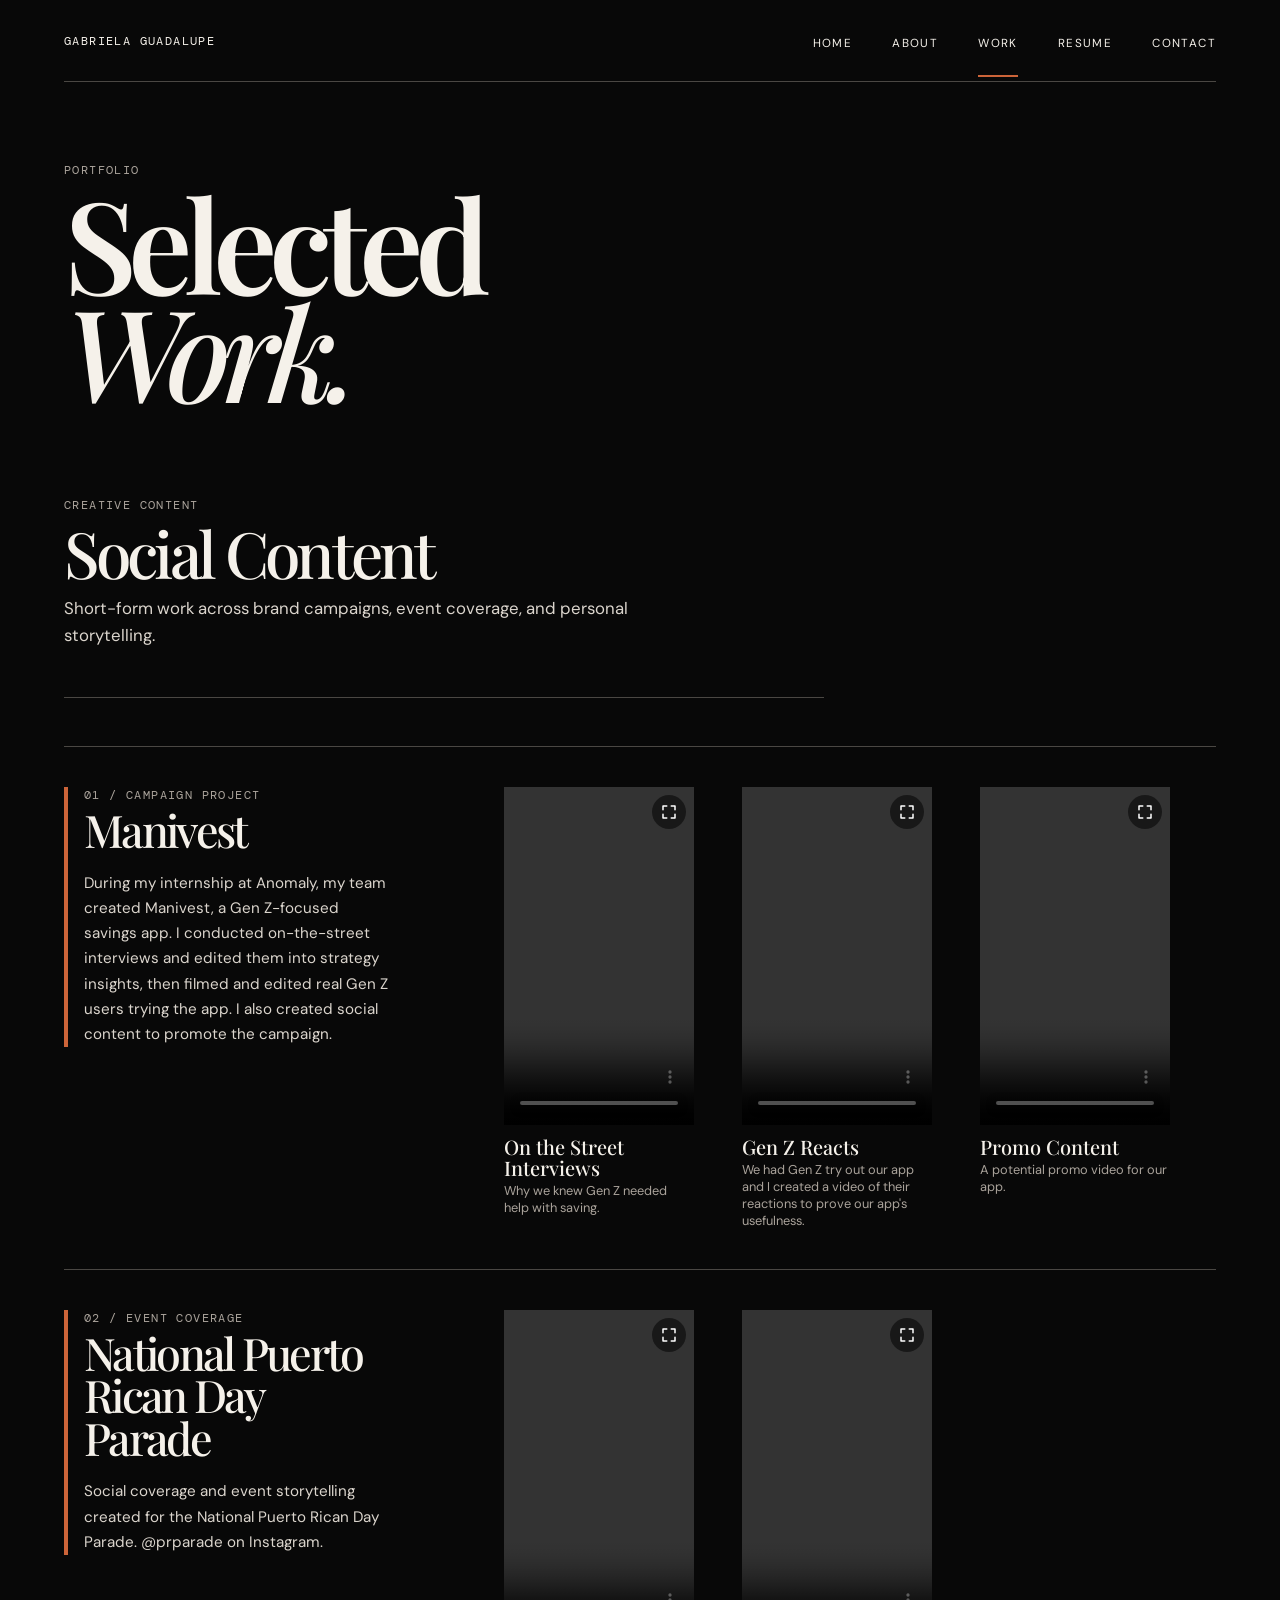
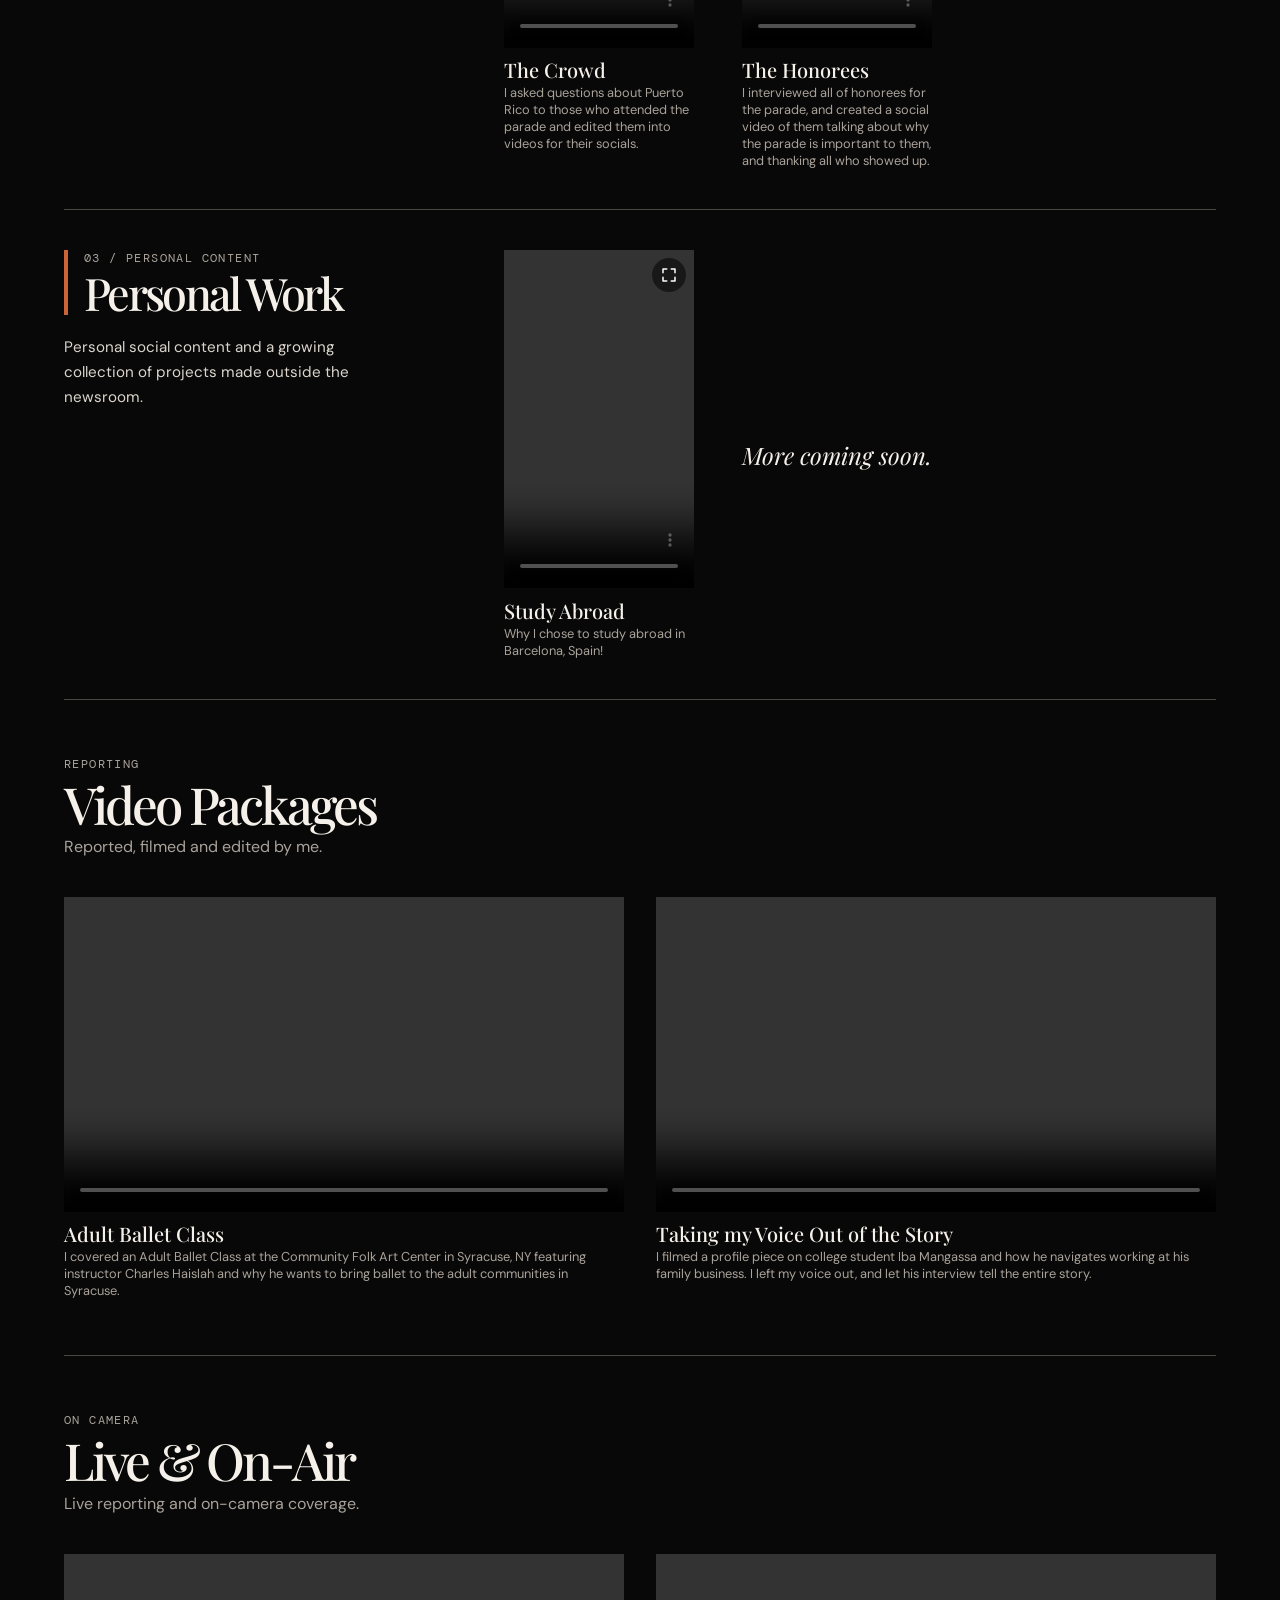
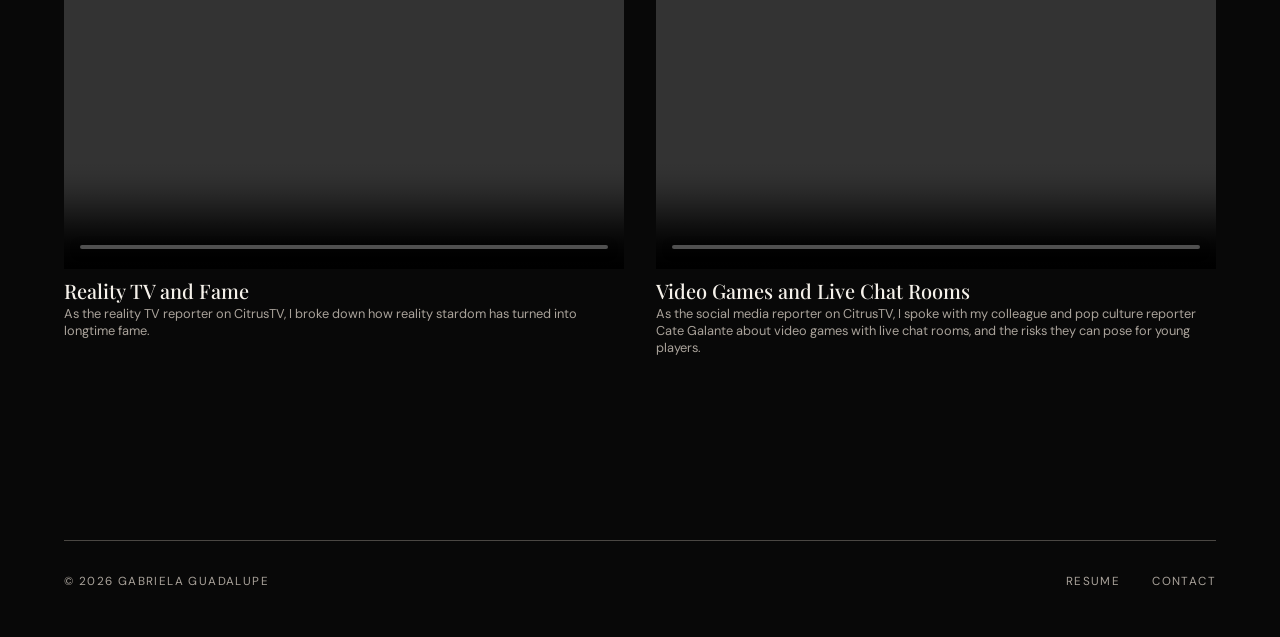
==== work.html @ 5ec6d978 "publishing to github." ====
<!doctype html>
<html lang="en">
  <head>
    <meta charset="UTF-8" />
    <meta name="viewport" content="width=device-width, initial-scale=1.0" />
    <title>Work | Gabriela Guadalupe</title>

    <link rel="preconnect" href="https://fonts.googleapis.com" />
    <link rel="preconnect" href="https://fonts.gstatic.com" crossorigin />

    <link
      href="https://fonts.googleapis.com/css2?family=DM+Mono&family=DM+Sans:opsz,wght@9..40,400;9..40,500;9..40,700&family=Playfair+Display:ital,wght@0,500;0,600;0,700;1,500&display=swap"
      rel="stylesheet"
    />

    <link rel="stylesheet" href="styles.css" />
  </head>

  <body>
    <header class="site-header">
      <a class="wordmark" href="index.html">GABRIELA GUADALUPE</a>

      <button class="menu-button" aria-label="Open navigation" aria-expanded="false">
        MENU
      </button>

      <nav class="main-nav" aria-label="Main navigation">
        <a href="index.html">HOME</a>
        <a href="about.html">ABOUT</a>
        <a class="active" href="work.html">WORK</a>
        <a href="resume.html">RESUME</a>
        <a href="contact.html">CONTACT</a>
      </nav>
    </header>

    <main class="wrap page-top">
      <p class="eyebrow">PORTFOLIO</p>
      <h1 class="page-title">Selected<br /><em>Work.</em></h1>

      <section class="social-intro">
  <p class="eyebrow">CREATIVE CONTENT</p>
  <h2>Social Content</h2>

  <p>
    Short-form work across brand campaigns, event coverage, and personal
    storytelling.
  </p>
</section>
         

      <!-- MANIVEST -->
      <section class="social-project">
        <div class="project-heading">
  <div>
    <p class="eyebrow">01 / CAMPAIGN PROJECT</p>
    <h2>Manivest</h2>

    <p class="project-description">
      During my internship at Anomaly, my team created Manivest, a Gen
      Z-focused savings app. I conducted on-the-street interviews and edited
      them into strategy insights, then filmed and edited real Gen Z users
      trying the app. I also created social content to promote the campaign.
    </p>
  </div>
</div>

        <div class="manivest-grid">
          <article class="video-card manivest-feature">
            <video class="vertical-embed" controls playsinline preload="metadata">
              <source src="videos/on-the-street-interviews.mp4" type="video/mp4">
              Your browser does not support video playback.
            </video>

            <h3>On the Street Interviews</h3>
            <p>Why we knew Gen Z needed help with saving.</p>
          </article>

          <article class="video-card">
            <video class="vertical-embed" controls playsinline preload="metadata">
              <source src="videos/genzreacts.mp4" type="video/mp4">
              Your browser does not support video playback.
            </video>

            <h3>Gen Z Reacts</h3>
            <p>We had Gen Z try out our app and I created a video of their reactions to prove our app's usefulness.</p>
          </article>

          <article class="video-card">
            <video class="vertical-embed" controls playsinline preload="metadata">
              <source src="videos/manivestmogtok.mp4" type="video/mp4">
              Your browser does not support video playback.
            </video>

            <h3>Promo Content</h3>
            <p>A potential promo video for our app.</p>
          </article>
        </div>
      </section>

      <!-- NATIONAL PUERTO RICAN DAY PARADE -->
      <section class="social-project">
         <div class="project-heading">
  <div>
    <p class="eyebrow">02 / EVENT COVERAGE</p>
    <h2>National Puerto Rican Day Parade</h2>

    <p class="project-description">
      Social coverage and event storytelling created for the National Puerto Rican Day Parade. @prparade on Instagram. 
    </p>
  </div>
</div>

        <div class="two-video-grid">
          <article class="video-card">
            <video class="vertical-embed" controls playsinline>
  <source src="videos/parade-reel.mp4" type="video/mp4">
  Your browser does not support video playback.
</video>
            <h3>The Crowd</h3>
            <p>I asked questions about Puerto Rico to those who attended the parade and edited them into videos for their socials.</p>
          </article>

          <article class="video-card">
            <video class="vertical-embed" controls playsinline>
  <source src="videos/honoreevideo.mp4" type="video/mp4">
  Your browser does not support video playback.
</video>

            <h3>The Honorees</h3>
            <p>I interviewed all of honorees for the parade, and created a social video of them talking about why the parade is important to them, and thanking all who showed up.</p>
          </article>
        </div>
      </section>

      <!-- PERSONAL CONTENT -->
      <section class="social-project">
        <div class="project-heading">
          <div>
            <p class="eyebrow">03 / PERSONAL CONTENT</p>
            <h2>Personal Work</h2>
          </div>

          <p>
            Personal social content and a growing
            collection of projects made outside the newsroom.
          </p>
        </div>

        <div class="personal-work">
          <article class="video-card">
            <video class="vertical-embed" controls playsinline preload="metadata">
              <source src="videos/content-social-video.mp4" type="video/mp4">
              Your browser does not support video playback.
            </video>

            <h3>Study Abroad</h3>
            <p>Why I chose to study abroad in Barcelona, Spain!</p>
          </article>

          <p class="coming-soon">More coming soon.</p>
        </div>
      </section>

      <!-- PACKAGES -->
      <section class="work-category">
        <p class="eyebrow">REPORTING</p>
        <h2>Video Packages</h2>
        <p class="category-description">
          Reported, filmed and edited by me.
        </p>

        <div class="package-grid">
          <article class="video-card">
            <video class="package-embed" controls playsinline preload="metadata">
              <source src="videos/balletpackagefinal.mp4" type="video/mp4">
              Your browser does not support video playback.
            </video>
            <h3>Adult Ballet Class</h3>
            <p>
              I covered an Adult Ballet Class at the Community Folk Art Center
              in Syracuse, NY featuring instructor Charles Haislah and why he
              wants to bring ballet to the adult communities in Syracuse.
            </p>
          </article>

          <article class="video-card">
            <video class="package-embed" controls playsinline preload="metadata">
              <source src="videos/nonfictioniba.mp4" type="video/mp4">
              Your browser does not support video playback.
            </video>
            <h3>Taking my Voice Out of the Story</h3>
            <p>I filmed a profile piece on college student Iba Mangassa and how he navigates working at his family business. I left my voice out, and let his interview tell the entire story.</p>
          </article>
        </div>
      </section>

      <!-- LIVE -->
      <section class="work-category">
        <p class="eyebrow">ON CAMERA</p>
        <h2>Live &amp; On-Air</h2>
        <p class="category-description">
          Live reporting and on-camera coverage.
        </p>

        <div class="package-grid">
          <article class="video-card">
            <video class="package-embed" controls playsinline preload="metadata">
              <source src="videos/realitytvfame.mp4" type="video/mp4">
              Your browser does not support video playback.
            </video>
            <h3>Reality TV and Fame</h3>
            <p>As the reality TV reporter on CitrusTV, I broke down how reality stardom has turned into longtime fame.</p>
          </article>

          <article class="video-card">
            <video class="package-embed fill-frame" controls playsinline preload="metadata">
              <source src="videos/amongus2.mp4" type="video/mp4">
              Your browser does not support video playback.
            </video>
            <h3>Video Games and Live Chat Rooms</h3>
            <p>As the social media reporter on CitrusTV, I spoke with my colleague and pop culture reporter Cate Galante about video games with live chat rooms, and the risks they can pose for young players.</p>
          </article>
        </div>
      </section>
    </main>

    <footer>
      <span>© <span id="year"></span> GABRIELA GUADALUPE</span>
      <a href="resume.html">RESUME</a>
      <a href="contact.html">CONTACT</a>
    </footer>

    <script src="script.js"></script>
  </body>
</html>
---- styles.css ----
:root {
  --black: #080808;
  --white: #f5f1ea;
  --muted: #aaa39b;
  --line: #4a4743;
  --accent: #cc6439;
}

* {
  box-sizing: border-box;
}

html {
  scroll-behavior: smooth;
}

body {
  margin: 0;
  background: var(--black);
  color: var(--white);
  font-family: "DM Sans", sans-serif;
}

a {
  color: inherit;
  text-decoration: none;
}

.wrap {
  width: min(1320px, calc(100% - 8rem));
  margin: auto;
}

/* Navigation */

.site-header {
  width: min(1320px, calc(100% - 8rem));
  min-height: 82px;
  margin: auto;
  border-bottom: 1px solid var(--line);
  display: flex;
  align-items: center;
  justify-content: space-between;
}

.wordmark,
.main-nav,
a,
.eyebrow,
footer {
  font-size: 0.73rem;
  letter-spacing: 0.12em;
}

.wordmark {
  font-family: "DM Mono", monospace;
}

.main-nav {
  display: flex;
  gap: 2.5rem;
}

.main-nav a {
  padding: 1.9rem 0 1.5rem;
}

.main-nav a.active {
  border-bottom: 2px solid var(--accent);
}

.menu-button {
  display: none;
}

/* Homepage introduction */

.hero {
  display: grid;
  grid-template-columns: 1fr 1.3fr;
  gap: 4.5rem;
  padding: 4rem 0 7rem;
  align-items: stretch;
}


.hero-photo.photo-placeholder {
  width: 100%;
  min-height: 520px;
  height: 100%;
  overflow: hidden;
  background: #161616;
}

.hero-photo.photo-placeholder img {
  width: 100%;
  height: 100%;
  object-fit: contain;
  object-position: center bottom;
  display: block;
}

.hero-copy h1,
.page-title {
  margin: 1.3rem 0 2rem;
  font-family: "Playfair Display", serif;
  font-size: clamp(4.8rem, 10vw, 10.5rem);
  font-weight: 600;
  line-height: 0.84;
  letter-spacing: -0.07em;
}

.intro,
.page-intro {
  max-width: 630px;
  color: #dbd5cd;
  font-size: 1.15rem;
  line-height: 1.65;
}

.eyebrow {
  margin: 0;
  color: var(--muted);
  font-family: "DM Mono", monospace;
}

.text-link {
  display: inline-block;
  margin-top: 2rem;
  padding-bottom: 0.7rem;
  border-bottom: 1px solid var(--white);
  font-size: 0.78rem;
}

.text-link span {
  margin-left: 0.65rem;
  color: var(--accent);
  font-size: 1.2rem;
}

/* About section */

.about-strip {
  display: grid;
  grid-template-columns: 0.8fr 1.2fr;
  gap: 4.5rem;
  padding: 2.7rem 0 5.5rem;
  border-top: 1px solid var(--line);
}

.about-strip h2,
.section-heading h2,
.contact-banner h2 {
  margin: 0 0 1.2rem;
  font-family: "Playfair Display", serif;
  font-size: clamp(2rem, 4vw, 4rem);
  font-weight: 500;
  line-height: 1.05;
  letter-spacing: -0.045em;
}

.about-strip p:not(.eyebrow) {
  max-width: 650px;
  color: #c9c3bc;
  line-height: 1.75;
}

/* Work section */

.featured {
  padding: 1rem 0 7rem;
}

.section-heading {
  display: flex;
  align-items: baseline;
  justify-content: space-between;
  margin-bottom: 2rem;
  padding-bottom: 1.15rem;
  border-bottom: 1px solid var(--line);
}

.section-heading h2 {
  margin: 0;
  font-size: 2.5rem;
}

.section-heading p {
  color: var(--muted);
  font-size: 0.9rem;
}

.video-placeholder {
  position: relative;
  display: grid;
  aspect-ratio: 16 / 8;
  place-items: center;
  background: linear-gradient(135deg, #3d3d3d, #171717);
  color: #eae6df;
  font-size: 0.7rem;
  letter-spacing: 0.15em;
}

.video-placeholder::after {
  position: absolute;
  inset: 0;
  border: 1px solid #555;
  content: "";
}

.play-icon {
  display: grid;
  width: 64px;
  height: 64px;
  margin-bottom: 1.6rem;
  padding-left: 4px;
  place-items: center;
  border-radius: 50%;
  background: #161616cc;
  font-size: 2rem;
  letter-spacing: 0;
}

.video-placeholder .play-icon + span {
  position: absolute;
  top: 60%;
}

.work-meta {
  padding-top: 1rem;
}

.work-meta h3,
.archive-card h3 {
  margin: 0.55rem 0;
  font-family: "Playfair Display", serif;
  font-size: 2rem;
  font-weight: 500;
  line-height: 1.1;
}

.work-meta p:not(.eyebrow),
.archive-card p {
  margin: 0;
  color: var(--muted);
  font-size: 0.9rem;
}

.work-grid {
  display: grid;
  grid-template-columns: 1fr 1fr;
  gap: 2rem;
  margin: 4rem 0;
}

.small {
  aspect-ratio: 16 / 9;
}

.small .play-icon {
  width: 48px;
  height: 48px;
  font-size: 1.35rem;
}

.button {
  display: inline-block;
  padding: 1rem 1.3rem;
  border: 1px solid var(--white);
  font-size: 0.75rem;
  letter-spacing: 0.13em;
  transition: 0.2s;
}

.button:hover {
  background: var(--white);
  color: var(--black);
}

/* Contact banner */

.contact-banner {
  padding: 4.5rem 0 7rem;
  border-top: 1px solid var(--line);
}

.contact-banner h2 {
  margin: 0.8rem 0;
  font-size: clamp(3rem, 6vw, 6rem);
}

/* Other pages */

.page-top {
  padding: 5rem 0 8rem;
}

.page-title {
  margin-top: 0.7rem;
}

.page-title em {
  font-weight: 500;
}

.page-intro {
  margin-bottom: 3rem;
}

.work-section {
  margin-top: 7rem;
}

.archive-grid {
  display: grid;
  grid-template-columns: 1fr 1fr;
  gap: 2rem;
}

.archive-card {
  padding-bottom: 1.8rem;
  border-bottom: 1px solid var(--line);
}

.vertical {
  max-width: 330px;
  aspect-ratio: 9 / 12;
}

.resume-note {
  max-width: 620px;
  margin-top: 3rem;
  color: var(--muted);
  line-height: 1.7;
}

.resume-note code {
  color: var(--white);
}

.contact-links {
  margin-top: 5rem;
  border-top: 1px solid var(--line);
}

.contact-links a {
  display: flex;
  justify-content: space-between;
  padding: 1.5rem 0;
  border-bottom: 1px solid var(--line);
  font-family: "Playfair Display", serif;
  font-size: clamp(1.5rem, 3vw, 3rem);
  font-weight: 500;
  letter-spacing: -0.03em;
}

.contact-links span {
  color: var(--accent);
}

/* Footer */

footer {
  display: flex;
  gap: 2rem;
  width: min(1320px, calc(100% - 8rem));
  margin: auto;
  padding: 2rem 0 3rem;
  border-top: 1px solid var(--line);
  color: var(--muted);
}

footer a {
  margin-left: auto;
}

footer a + a {
  margin-left: 0;
}

/* Mobile version */

@media (max-width: 700px) {
  .wrap,
  .site-header,
  footer {
    width: calc(100% - 2.5rem);
  }

  .site-header {
    min-height: 68px;
  }

  .menu-button {
    display: block;
    border: 0;
    background: none;
    color: var(--white);
    font-family: "DM Mono", monospace;
    font-size: 0.7rem;
    letter-spacing: 0.12em;
  }

  .main-nav {
    display: none;
  }

  .main-nav.open {
    position: absolute;
    z-index: 5;
    top: 68px;
    right: 1.25rem;
    left: 1.25rem;
    display: flex;
    flex-direction: column;
    gap: 0;
    padding: 1rem;
    background: #151515;
  }

  .main-nav a {
    padding: 0.9rem;
  }

  .hero,
  .about-strip {
    grid-template-columns: 1fr;
    gap: 2rem;
  }

  .hero {
    padding: 2.5rem 0 4rem;
  }

  .hero-photo.photo-placeholder {
    width: 220px;
    height: 220px;
    justify-self: start;
    order: 2;
  }

  .hero-copy {
    order: 1;
  }

  .hero-copy h1,
  .page-title {
    font-size: 4.5rem;
  }

  .about-strip {
    padding: 2rem 0 4rem;
  }

  .section-heading {
    display: block;
  }

  .section-heading p {
    margin: 1rem 0 0;
  }

  .work-grid,
  .archive-grid {
    grid-template-columns: 1fr;
  }

  .featured {
    padding-bottom: 4rem;
  }

  .page-top {
    padding: 3rem 0 5rem;
  }

  .contact-links {
    margin-top: 3rem;
  }

  footer {
    flex-wrap: wrap;
    gap: 1rem;
  }

  footer a {
    margin-left: 0;
  }
}

/* About page */

.about-page {
  display: grid;
  grid-template-columns: 0.9fr 1.1fr;
  gap: 5rem;
  padding-top: 2rem;
  align-items: start;
}

.about-page-photo {
  height: 620px;
  overflow: hidden;
  background: #161616;
}

.about-page-photo img {
  width: 100%;
  height: 100%;
  object-fit: cover;
  object-position: center;
  display: block;
}

.about-page-copy h1 {
  margin: 0 0 2rem;
  font-family: "Playfair Display", serif;
  font-size: clamp(4rem, 7vw, 7.5rem);
  font-weight: 600;
  line-height: 0.9;
  letter-spacing: -0.06em;
}

.about-page-copy p {
  max-width: 600px;
  color: #dbd5cd;
  font-size: 1.1rem;
  line-height: 1.75;
}

@media (max-width: 700px) {
  .about-page {
    grid-template-columns: 1fr;
    gap: 2.5rem;
  }

  .about-page-photo {
    height: 450px;
  }
}

.feature-card iframe,
.archive-card iframe {
  width: 100%;
  aspect-ratio: 16 / 9;
  height: auto;
  border: 0;
  display: block;
}

.resume-preview {
  width: 100%;
  height: 900px;
  margin-top: 4rem;
  border: 1px solid var(--line);
  background: white;
}

.resume-preview iframe {
  width: 100%;
  height: 100%;
  border: 0;
}

/* Redesigned Work page */

.social-intro {
  max-width: 760px;
  margin: 1rem 0 6rem;
}

.social-intro p:last-child {
  color: #dbd5cd;
  font-size: 1.15rem;
  line-height: 1.65;
}

.social-project,
.work-category {
  padding: 4rem 0;
  border-top: 1px solid var(--line);
}

.project-heading {
  display: grid;
  grid-template-columns: 1fr 1fr;
  gap: 5rem;
  margin-bottom: 3rem;
}

.project-heading h2,
.work-category h2 {
  margin: 0.6rem 0 0;
  font-family: "Playfair Display", serif;
  font-size: clamp(2.8rem, 5vw, 5.5rem);
  font-weight: 500;
  line-height: 0.95;
  letter-spacing: -0.06em;
}

.project-heading p:last-child {
  max-width: 520px;
  margin: 0;
  color: #dbd5cd;
  font-size: 1rem;
  line-height: 1.7;
}

.manivest-grid {
  display: grid;
  grid-template-columns: 2fr 0.85fr 0.85fr;
  gap: 1.5rem;
  align-items: end;
}

.two-video-grid {
  display: grid;
  grid-template-columns: repeat(2, minmax(220px, 300px));
  gap: 2rem;
  justify-content: end;
}

.personal-work {
  display: flex;
  align-items: center;
  gap: 3rem;
  justify-content: center;
}

.video-card h3 {
  margin: 1rem 0 0.4rem;
  font-family: "Playfair Display", serif;
  font-size: 1.65rem;
  font-weight: 500;
}

.video-card p {
  margin: 0;
  color: var(--muted);
  font-size: 0.9rem;
}

.vertical-placeholder {
  display: grid;
  width: 100%;
  max-width: 280px;
  aspect-ratio: 9 / 16;
  place-items: center;
  background: linear-gradient(135deg, #3d3d3d, #171717);
}

.vertical-placeholder .play-icon {
  margin: 0;
}

.coming-soon {
  color: var(--white);
  font-family: "Playfair Display", serif;
  font-size: 1.7rem;
  font-style: italic;
}

.work-category h2 {
  margin: 0.6rem 0 1rem;
}

.category-description {
  margin: 0 0 2.5rem;
  color: var(--muted);
}

.package-grid {
  display: grid;
  grid-template-columns: 1fr 1fr;
  gap: 2rem;
}

/* Makes your YouTube embeds fit correctly */

.manivest-grid iframe,
.two-video-grid iframe,
.package-grid iframe {
  display: block;
  width: 100%;
  border: 0;
}

.manivest-grid iframe:not(.short-video),
.package-grid iframe {
  aspect-ratio: 16 / 9;
}

.short-video {
  max-width: 280px;
  aspect-ratio: 9 / 16;
}

@media (max-width: 700px) {
  .project-heading,
  .manivest-grid,
  .package-grid {
    grid-template-columns: 1fr;
    gap: 2rem;
  }

  .two-video-grid {
    grid-template-columns: 1fr;
    justify-content: start;
  }

  .personal-work {
    flex-direction: column;
    align-items: start;
  }

  .vertical-placeholder,
  .short-video {
    max-width: 100%;
  }
}

/* FINAL WORK PAGE LAYOUT — matches mockup */

.social-project {
  display: grid;
  grid-template-columns: minmax(230px, 0.8fr) minmax(0, 1.4fr);
  gap: 3rem;
  padding: 3rem 0;
  border-top: 1px solid var(--line);
  align-items: start;
}

.project-heading {
  margin: 0;
}

.project-heading > div {
  padding-left: 1rem;
  border-left: 4px solid var(--accent);
}

.project-heading h2 {
  margin: 0.35rem 0 0;
  font-family: "Playfair Display", serif;
  font-size: clamp(2.3rem, 3.5vw, 3.6rem);
  font-weight: 500;
  line-height: 0.95;
  letter-spacing: -0.06em;
}

.project-heading p:last-child {
  max-width: 330px;
  margin: 1.25rem 0 0;
  color: #dbd5cd;
  font-size: 0.95rem;
  line-height: 1.65;
}

/* All Manivest videos: three smaller vertical cards */

.manivest-grid {
  display: grid;
  grid-template-columns: repeat(3, minmax(150px, 200px));
  gap: 1.25rem;
  justify-content: start;
  align-items: start;
}

.manivest-grid .video-card {
  max-width: 200px;
}

.manivest-grid .vertical-placeholder {
  width: 100%;
  max-width: none;
}

/* NPRDP: two smaller vertical cards */

.two-video-grid {
  display: grid;
  grid-template-columns: repeat(2, minmax(150px, 200px));
  gap: 1.25rem;
  justify-content: start;
  align-items: start;
}

.two-video-grid .video-card {
  max-width: 200px;
}

.two-video-grid .vertical-placeholder {
  width: 100%;
  max-width: none;
}

/* Personal work: one card + “more coming soon” */

.personal-work {
  display: flex;
  align-items: center;
  gap: 2rem;
}

.personal-work .video-card {
  width: 200px;
}

.personal-work .vertical-placeholder {
  width: 100%;
  max-width: none;
}

.coming-soon {
  margin: 0;
  color: var(--white);
  font-family: "Playfair Display", serif;
  font-size: 1.5rem;
  font-style: italic;
}

/* Small labels below videos */

.video-card h3 {
  margin: 0.7rem 0 0.25rem;
  font-family: "Playfair Display", serif;
  font-size: 1.25rem;
  font-weight: 500;
  line-height: 1.05;
}

.video-card p {
  margin: 0;
  color: var(--muted);
  font-size: 0.8rem;
}

/* Reporting and live sections */

.work-category {
  padding: 3.5rem 0;
  border-top: 1px solid var(--line);
}

.work-category h2 {
  margin: 0.5rem 0;
  font-family: "Playfair Display", serif;
  font-size: clamp(2.6rem, 4vw, 4.5rem);
  font-weight: 500;
}

/* Mobile */

@media (max-width: 700px) {
  .social-project {
    grid-template-columns: 1fr;
    gap: 2rem;
  }

  .manivest-grid,
  .two-video-grid {
    grid-template-columns: repeat(2, minmax(130px, 1fr));
  }

  .manivest-grid .video-card,
  .two-video-grid .video-card {
    max-width: none;
  }

  .personal-work {
    align-items: start;
    flex-direction: column;
  }
}

/* Force each project title and description together */

.project-heading,
.project-heading > div {
  display: block !important;
}

.project-heading > div {
  padding-left: 1rem;
  border-left: 4px solid var(--accent);
}

.project-heading .project-description {
  max-width: 320px;
  margin: 1.1rem 0 0;
  color: #dbd5cd;
  font-size: 0.95rem;
  line-height: 1.65;
}

/* Make SOCIAL CONTENT a real section title */

.social-intro .eyebrow {
  display: block;
  margin-bottom: 1rem;
  padding-left: 1rem;
  border-left: 4px solid var(--accent);
  color: var(--white);
  font-family: "Playfair Display", serif;
  font-size: clamp(2.5rem, 4vw, 4.5rem);
  font-weight: 500;
  letter-spacing: -0.05em;
  line-height: 0.95;
}

/* Smaller, more organized project layout */

.social-project {
  grid-template-columns: 330px 1fr !important;
  gap: 2.5rem !important;
  padding: 2.5rem 0 !important;
}

.manivest-grid {
  grid-template-columns: repeat(3, 190px) !important;
  gap: 1.25rem !important;
}

.two-video-grid {
  grid-template-columns: repeat(2, 190px) !important;
  gap: 1.25rem !important;
}

.manivest-grid .video-card,
.two-video-grid .video-card {
  max-width: 190px !important;
}

/* Social Content heading — matches Video Packages style */

.social-intro {
  margin: 6rem 0 3rem;
  padding-bottom: 3rem;
  border-bottom: 1px solid var(--line);
}

.social-intro .eyebrow {
  display: block;
  margin: 0 0 0.7rem;
  padding: 0;
  border: 0;
  color: var(--muted);
  font-family: "DM Mono", monospace;
  font-size: 0.73rem;
  font-weight: 400;
  letter-spacing: 0.12em;
}

.social-intro h2 {
  margin: 0 0 0.75rem;
  font-family: "Playfair Display", serif;
  font-size: clamp(3rem, 5vw, 5.5rem);
  font-weight: 500;
  line-height: 0.95;
  letter-spacing: -0.06em;
}

.social-intro p:last-child {
  max-width: 620px;
  margin: 0;
  color: #dbd5cd;
  font-size: 1.05rem;
  line-height: 1.6;
}

/* More space between project description and videos */

.social-project {
  gap: 4rem !important;
}

/* Force all three Manivest videos to be equal vertical cards */

.manivest-grid .video-placeholder,
.manivest-grid .vertical-placeholder {
  width: 100%;
  aspect-ratio: 9 / 16;
  max-width: none;
}

.manivest-grid {
  align-items: start;
}

.vertical-embed {
  display: block;
  width: 100%;
  aspect-ratio: 9 / 16;
  height: 338px;
  border: 0;
}

.manivest-grid {
  display: grid;
  grid-template-columns: repeat(3, 190px);
  gap: 1.5rem;
  align-items: start;
}


/* Manivest + Parade videos: more space, centered, and on the same column grid
   so the Parade videos line up under the first two Manivest videos */

.manivest-grid,
.two-video-grid {
  grid-template-columns: repeat(3, 190px) !important;
  gap: 3rem !important;
  justify-content: center !important;
  justify-items: center;
}

@media (max-width: 700px) {
  .manivest-grid,
  .two-video-grid {
    grid-template-columns: 190px !important;
    gap: 2.5rem !important;
  }
}

.package-embed {
  display: block;
  width: 100%;
  aspect-ratio: 16 / 9;
  background: #000;
  border: 0;
}

/* Personal work: same 3-column grid as Manivest + Parade, so the video sits
   under the first video and "More coming soon" sits under the second */

.personal-work {
  display: grid;
  grid-template-columns: repeat(3, 190px);
  gap: 3rem;
  justify-content: center;
  justify-items: center;
  align-items: center;
}

.personal-work .video-card {
  width: 190px;
}

@media (max-width: 700px) {
  .personal-work {
    grid-template-columns: 190px;
    gap: 2.5rem;
  }
}

/* Home hero: "Selected Work" link stacked above "About Me" */

.hero-links {
  display: flex;
  flex-direction: column;
  align-items: flex-start;
}

.hero-links .text-link + .text-link {
  margin-top: 1.4rem;
}

#selected-work {
  scroll-margin-top: 2rem;
}

/* Home: keep the large featured video small enough that the next row of work
   peeks into view below it */

.feature-card-large {
  width: min(100%, 900px, calc((100vh - 18rem) * 16 / 9));
  margin: 0 auto;
}

/* Fullscreen button on the narrow vertical videos */

.video-frame {
  position: relative;
}

.fullscreen-button {
  position: absolute;
  top: 0.5rem;
  right: 0.5rem;
  display: grid;
  width: 34px;
  height: 34px;
  padding: 0;
  place-items: center;
  border: 0;
  border-radius: 50%;
  background: rgba(8, 8, 8, 0.6);
  color: #fff;
  cursor: pointer;
  transition: background 0.2s;
}

.fullscreen-button:hover,
.fullscreen-button:focus-visible {
  background: var(--accent);
}

.fullscreen-button svg {
  width: 18px;
  height: 18px;
  fill: none;
  stroke: currentColor;
  stroke-width: 2;
  stroke-linecap: round;
  stroke-linejoin: round;
}

/* Wider-than-16:9 clips: fill the box instead of showing black bars
   (trims a little off the left and right edges) */

.package-embed.fill-frame {
  object-fit: cover;
}

/* PHONES: stack each project's description above its videos, and show the
   vertical videos two per row (earlier !important rules forced the desktop
   two-column layout, which pushed the videos off-screen) */

@media (max-width: 700px) {
  .social-project {
    grid-template-columns: 1fr !important;
    gap: 2rem !important;
  }

  .manivest-grid,
  .two-video-grid,
  .personal-work {
    grid-template-columns: repeat(2, minmax(0, 1fr)) !important;
    gap: 1.5rem 1rem !important;
    justify-content: stretch !important;
    justify-items: stretch !important;
  }

  .manivest-grid .video-card,
  .two-video-grid .video-card,
  .personal-work .video-card {
    width: auto !important;
    max-width: none !important;
  }

  .vertical-embed {
    height: auto;
  }

  .coming-soon {
    font-size: 1.25rem;
  }
}

/* PHONES: home photo — drop the 520px desktop minimum height, which left an
   empty gray block above the photo */

@media (max-width: 700px) {
  .hero-photo.photo-placeholder {
    min-height: 0;
    height: auto;
  }

  .hero-photo.photo-placeholder img {
    height: auto;
  }
}

/* Resume shown as an image (PDF embeds don't display on most phones) */

.resume-preview {
  height: auto;
  max-width: 900px;
  background: #fff;
}

.resume-preview a {
  display: block;
}

.resume-preview img {
  display: block;
  width: 100%;
  height: auto;
}

/* About page: photos + video in the left column, next to the text */

.about-gallery {
  display: grid;
  gap: 2.5rem;
}

.gallery-item {
  margin: 0;
}

/* Every photo/video sits in the same portrait frame so the rows line up */

.media-frame {
  position: relative;
  aspect-ratio: 4 / 5;
  overflow: hidden;
  background: #161616;
}

.media-frame img,
.media-frame video {
  display: block;
  width: 100%;
  height: 100%;
  object-fit: cover;
}

.media-frame video {
  background: #000;
}

/* Shown only while a file is missing */
.media-frame.is-missing::after {
  position: absolute;
  inset: 0;
  display: grid;
  place-items: center;
  padding: 1rem;
  border: 1px dashed var(--line);
  color: var(--muted);
  content: "Add " attr(data-file);
  font-family: "DM Mono", monospace;
  font-size: 0.7rem;
  letter-spacing: 0.08em;
  text-align: center;
}

.media-frame.is-missing img,
.media-frame.is-missing video {
  visibility: hidden;
}

/* Dogs: two photos close together, one caption underneath */

.pair-photos {
  display: grid;
  grid-template-columns: 1fr 1fr;
  gap: 0.5rem;
}

/* Dance team + Kidz Bop side by side */

.gallery-grid {
  display: grid;
  grid-template-columns: repeat(2, minmax(0, 1fr));
  gap: 1.25rem;
}

/* Dance video: half the column width, centered */

.gallery-video {
  width: calc(50% - 0.625rem);
  margin: 0 auto;
}

.gallery-item figcaption {
  margin-top: 0.8rem;
  color: var(--muted);
  font-size: 0.85rem;
  line-height: 1.5;
}

.gallery-item figcaption strong {
  display: block;
  margin-bottom: 0.2rem;
  color: var(--white);
  font-family: "Playfair Display", serif;
  font-size: 1.2rem;
  font-weight: 500;
  line-height: 1.2;
}

/* Phones: text first, then the photos */

@media (max-width: 700px) {
  .about-gallery {
    order: 2;
  }

  .gallery-grid {
    gap: 1rem;
  }

  .gallery-video {
    width: 100%;
    max-width: 320px;
  }
}

/* Kidz Bop photo: keep the bow in view, and zoom slightly to hide the thin
   white border on the photo's right edge */
.kidzbop-photo {
  object-position: 50% 25%;
  transform: scale(1.04);
  transform-origin: 40% 25%;
}

/* Dance team photo: zoom in on Gabriela while keeping the pom-pom and
   shoes in frame */
.danceteam-photo {
  transform: scale(1.25);
  transform-origin: 53% 45%;
}

/* Dance video is horizontal: full column width, 16:9 */
.gallery-video {
  width: 100%;
  max-width: none;
}

.media-frame--wide {
  aspect-ratio: 16 / 9;
}

.media-frame--wide video {
  object-fit: contain;
}

/* Wide videos already show the browser's own fullscreen button */
.media-frame--wide .fullscreen-button {
  display: none;
}
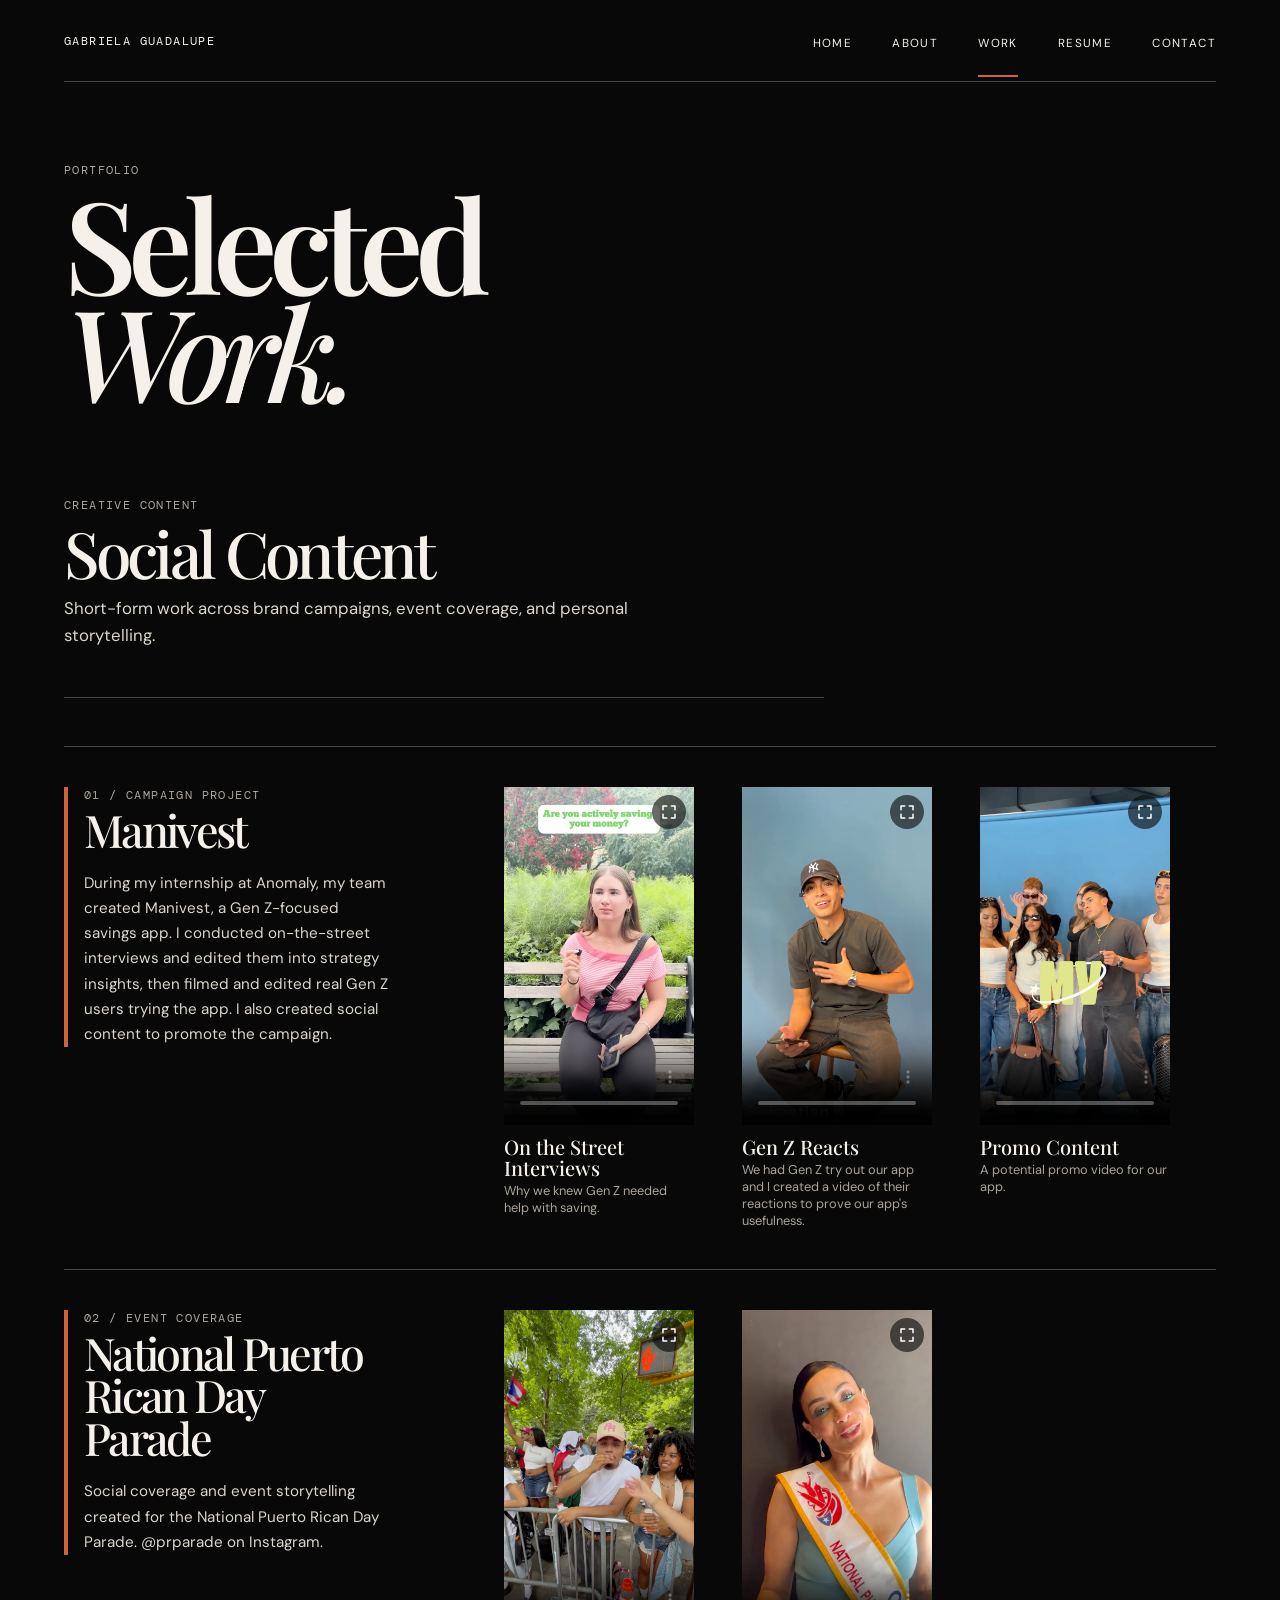
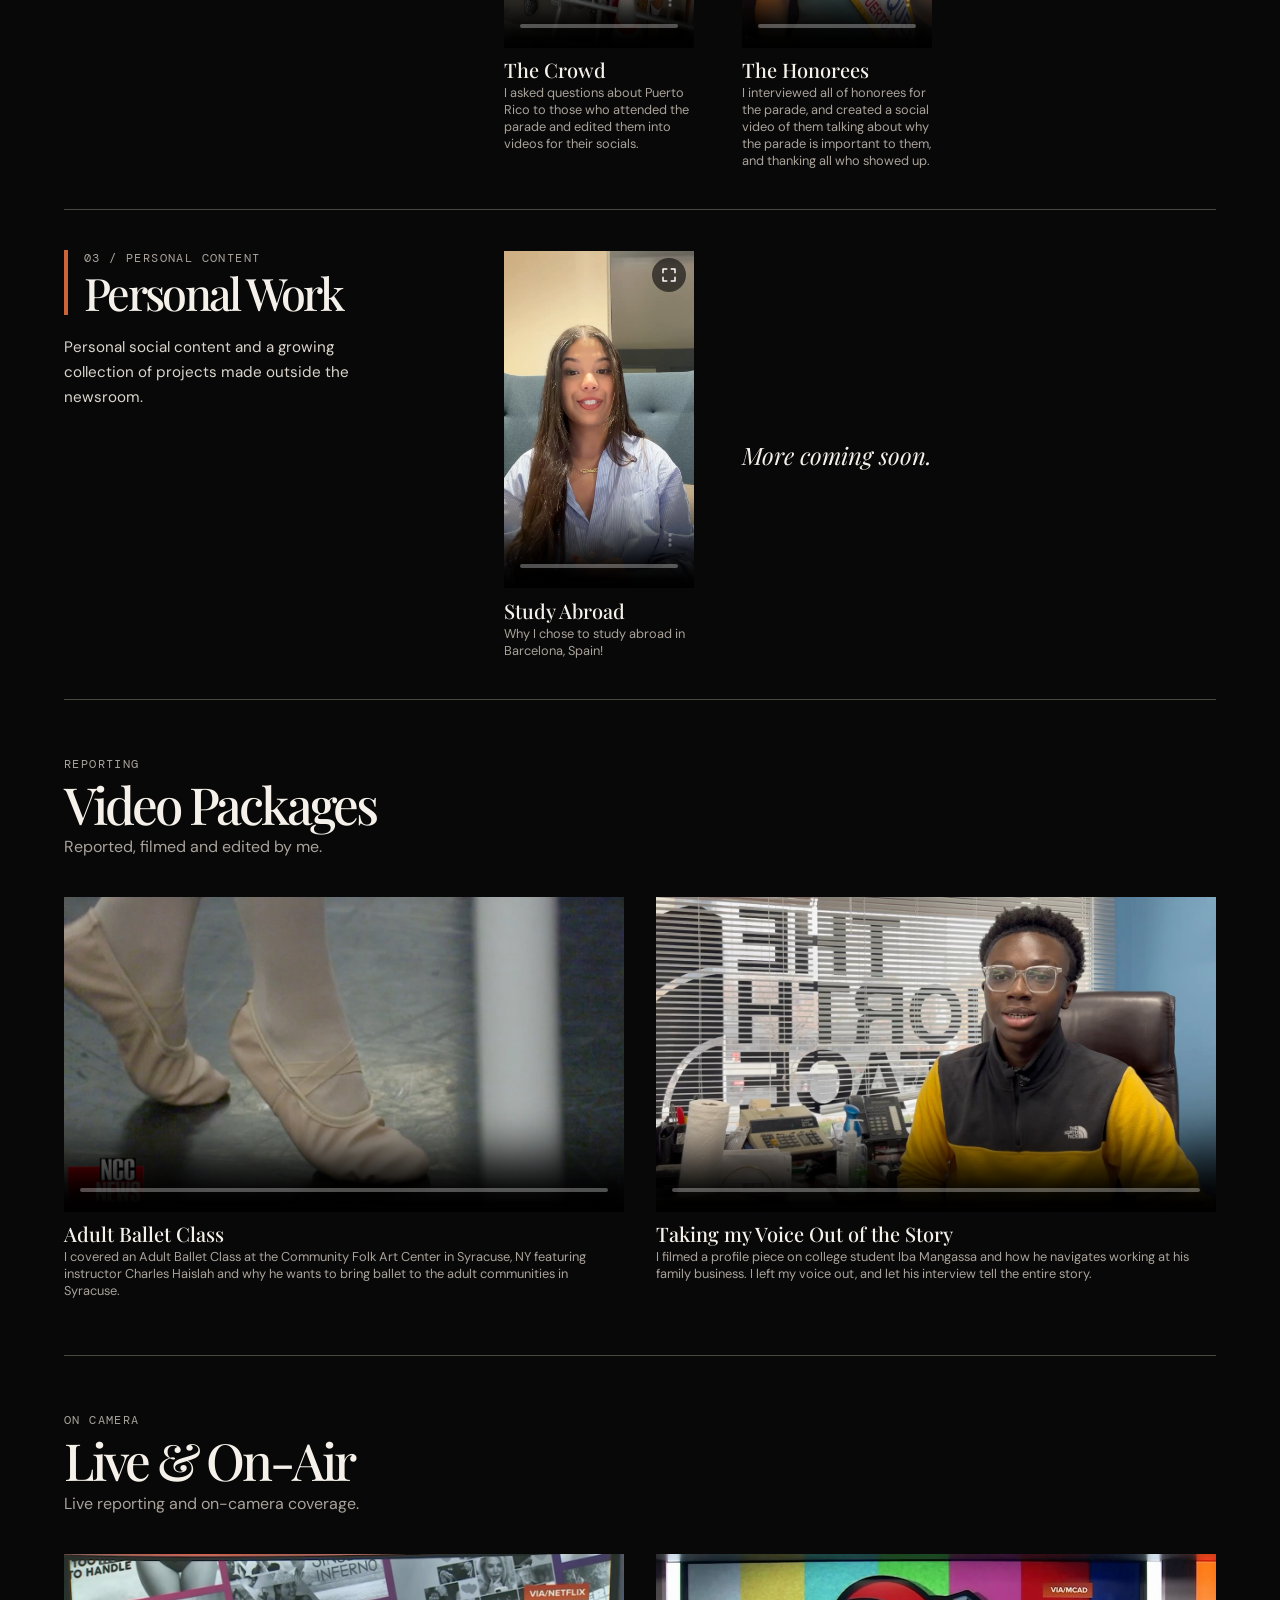
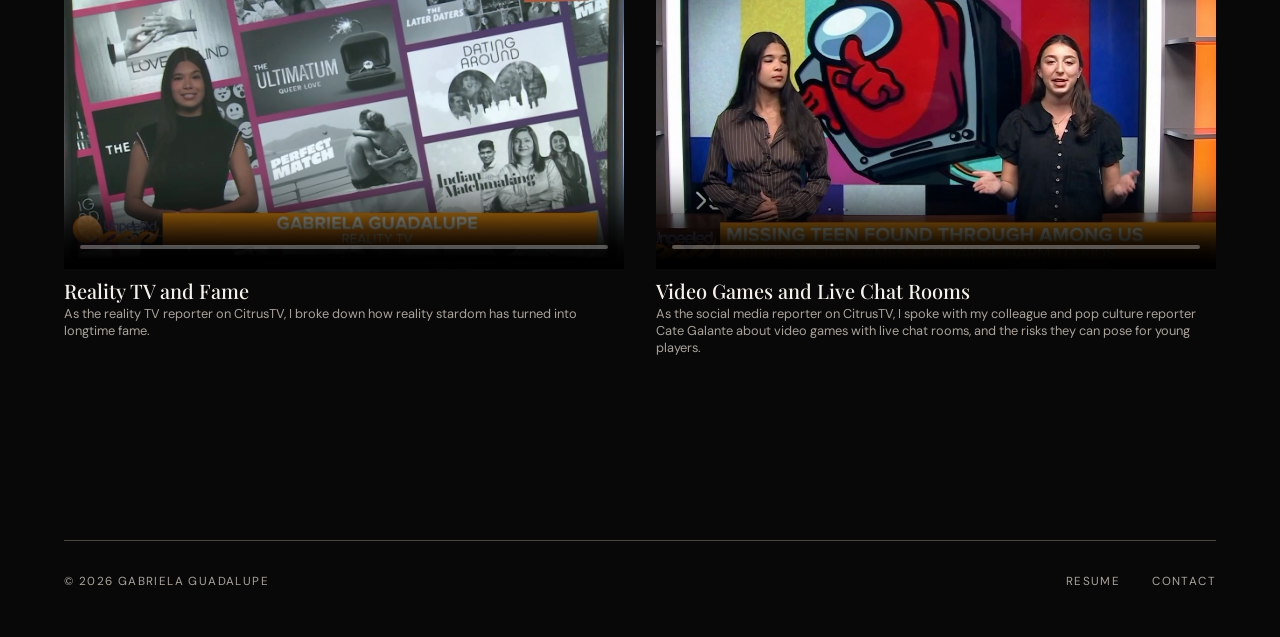
==== commit 5d0ce0a4: "fixed mobile thumbnails" ====
--- a/work.html
+++ b/work.html
@@ -66,7 +66,7 @@
 
         <div class="manivest-grid">
           <article class="video-card manivest-feature">
-            <video class="vertical-embed" controls playsinline preload="metadata">
+            <video class="vertical-embed" controls playsinline preload="metadata" poster="images/posters/on-the-street-interviews.jpg">
               <source src="videos/on-the-street-interviews.mp4" type="video/mp4">
               Your browser does not support video playback.
             </video>
@@ -76,7 +76,7 @@
           </article>
 
           <article class="video-card">
-            <video class="vertical-embed" controls playsinline preload="metadata">
+            <video class="vertical-embed" controls playsinline preload="metadata" poster="images/posters/genzreacts.jpg">
               <source src="videos/genzreacts.mp4" type="video/mp4">
               Your browser does not support video playback.
             </video>
@@ -86,7 +86,7 @@
           </article>
 
           <article class="video-card">
-            <video class="vertical-embed" controls playsinline preload="metadata">
+            <video class="vertical-embed" controls playsinline preload="metadata" poster="images/posters/manivestmogtok.jpg">
               <source src="videos/manivestmogtok.mp4" type="video/mp4">
               Your browser does not support video playback.
             </video>
@@ -112,7 +112,7 @@
 
         <div class="two-video-grid">
           <article class="video-card">
-            <video class="vertical-embed" controls playsinline>
+            <video class="vertical-embed" controls playsinline preload="metadata" poster="images/posters/parade-reel.jpg">
   <source src="videos/parade-reel.mp4" type="video/mp4">
   Your browser does not support video playback.
 </video>
@@ -121,7 +121,7 @@
           </article>
 
           <article class="video-card">
-            <video class="vertical-embed" controls playsinline>
+            <video class="vertical-embed" controls playsinline preload="metadata" poster="images/posters/honoreevideo.jpg">
   <source src="videos/honoreevideo.mp4" type="video/mp4">
   Your browser does not support video playback.
 </video>
@@ -148,7 +148,7 @@
 
         <div class="personal-work">
           <article class="video-card">
-            <video class="vertical-embed" controls playsinline preload="metadata">
+            <video class="vertical-embed" controls playsinline preload="metadata" poster="images/posters/content-social-video.jpg">
               <source src="videos/content-social-video.mp4" type="video/mp4">
               Your browser does not support video playback.
             </video>
@@ -171,7 +171,7 @@
 
         <div class="package-grid">
           <article class="video-card">
-            <video class="package-embed" controls playsinline preload="metadata">
+            <video class="package-embed" controls playsinline preload="metadata" poster="images/posters/balletpackagefinal.jpg">
               <source src="videos/balletpackagefinal.mp4" type="video/mp4">
               Your browser does not support video playback.
             </video>
@@ -184,7 +184,7 @@
           </article>
 
           <article class="video-card">
-            <video class="package-embed" controls playsinline preload="metadata">
+            <video class="package-embed" controls playsinline preload="metadata" poster="images/posters/nonfictioniba.jpg">
               <source src="videos/nonfictioniba.mp4" type="video/mp4">
               Your browser does not support video playback.
             </video>
@@ -204,7 +204,7 @@
 
         <div class="package-grid">
           <article class="video-card">
-            <video class="package-embed" controls playsinline preload="metadata">
+            <video class="package-embed" controls playsinline preload="metadata" poster="images/posters/realitytvfame.jpg">
               <source src="videos/realitytvfame.mp4" type="video/mp4">
               Your browser does not support video playback.
             </video>
@@ -213,7 +213,7 @@
           </article>
 
           <article class="video-card">
-            <video class="package-embed fill-frame" controls playsinline preload="metadata">
+            <video class="package-embed fill-frame" controls playsinline preload="metadata" poster="images/posters/amongus2.jpg">
               <source src="videos/amongus2.mp4" type="video/mp4">
               Your browser does not support video playback.
             </video>
